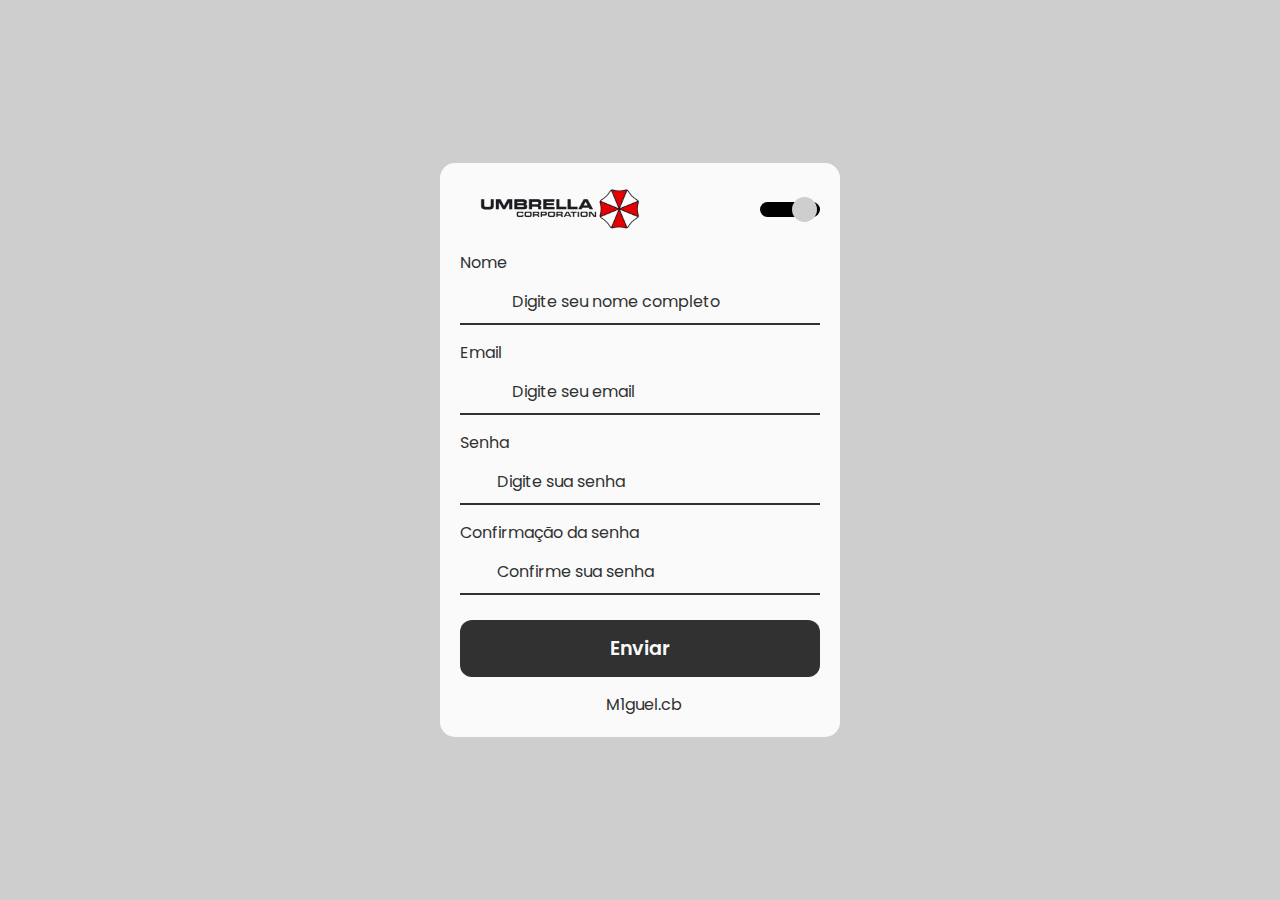
==== cadastro.html @ 3a2edce9 "ta bacana" ====
<!DOCTYPE html>
<html lang="pt-br">
    <head>
        <meta charset="UTF-8" />
        <meta name="viewport" content="width=device-width, initial-scale=1.0" />
        <title>Umbrella Corporation</title>
        <link rel="stylesheet" href="assets/styles/style.css" />
        <link rel="shortcut icon" href="assets/images/favicon.ico" type="image/x-icon" />
        <link rel="stylesheet" href="https://cdnjs.cloudflare.com/ajax/libs/font-awesome/6.4.2/css/all.min.css" integrity="sha512-z3gLpd7yknf1YoNbCzqRKc4qyor8gaKU1qmn+CShxbuBusANI9QpRohGBreCFkKxLhei6S9CQXFEbbKuqLg0DA==" crossorigin="anonymous" referrerpolicy="no-referrer" />
    </head>
    <body>
        <div id="container">
            <header>
                <img src="assets/images/umbrella-emblem.png" alt="Umbrella Academy" />
                <input type="checkbox" name="light-dark" id="light-dark" />
                <label for="light-dark" id="btn">
                    <div id="bola"></div>
                    <i class="fa-solid fa-sun"></i>
                    <i class="fa-solid fa-moon"></i>
                </label>
            </header>
            <form method="get">
                <div id="container-nome">
                    <label for="nome">Nome</label>
                    <div id="div-nome">
                        <i class="fa-solid fa-user"></i>
                        <input type="text" id="nome" placeholder="Digite seu nome completo" autocomplete="name" />
                    </div>
                </div>
                <div id="container-email">
                    <label for="email">Email</label>
                    <div id="div-email">
                        <i class="fa-solid fa-envelope"></i>
                        <input type="text" id="email" placeholder="Digite seu email" autocomplete="email" />
                    </div>
                    <div class="msg-erro">
                        <i class="fa-solid fa-circle-exclamation"></i>
                        <small>Email inválido!</small>
                    </div>
                </div>
                <div id="container-senha">
                    <label for="senha">Senha</label>
                    <div id="div-senha">
                        <i class="fa-solid fa-key"></i>
                        <input type="password" id="senha" placeholder="Digite sua senha" autocomplete="current-password" />
                        <i class="fa-solid fa-eye-slash" id="olho-fechado" onclick="verSenha('text')"></i>
                        <i class="fa-solid fa-eye" id="olho-aberto" onclick="verSenha('password')"></i>
                    </div>
                    <div class="msg-erro">
                        <i class="fa-solid fa-circle-exclamation"></i>
                        <small>erro</small>
                    </div>
                </div>
                <div id="container-confirmacao-senha">
                    <label for="confirmacao-senha">Confirmação da senha</label>
                    <div id="div-confirmacao-senha">
                        <i class="fa-solid fa-key"></i>
                        <input type="password" id="confirmacao-senha" placeholder="Confirme sua senha" autocomplete="current-password" />
                        <i class="fa-solid fa-eye-slash" id="olho-fechado" onclick="verConfirmacaoSenha('text')"></i>
                        <i class="fa-solid fa-eye" id="olho-aberto" onclick="verConfirmacaoSenha('password')"></i>
                    </div>
                    <div class="msg-erro">
                        <i class="fa-solid fa-circle-exclamation"></i>
                        <small>erro</small>
                    </div>
                </div>
                <input type="submit" value="Enviar" />
            </form>
            <footer>
                <a href="https://www.instagram.com/m1guel.cb" rel="external" target="_blank">
                    <div>
                        <i class="fa-brands fa-instagram"></i>
                        <p>M1guel.cb</p>
                    </div>
                </a>
            </footer>
        </div>
    </body>
    <script src="assets/js/script.js"></script>
</html>
---- assets/styles/style.css ----
@charset "UTF-8";
@import url('https://fonts.googleapis.com/css2?family=Poppins:ital,wght@0,100;0,200;0,300;0,400;0,500;0,600;0,700;0,800;0,900;1,100;1,200;1,300;1,400;1,500;1,600;1,700;1,800;1,900&display=swap');

* {
    margin: 0;
    padding: 0;
    box-sizing: border-box;
    font-family: 'Poppins', Arial, sans-serif;
}

:root {
    --light-50: #cecece;
    --light-100: #fafafa;

    --dark-50: #313131;
    --dark-100: #0a0a0a;

    --bck-umbrella: transparent;

    --red-100: rgb(245, 0, 0);
    --red-50: rgb(255, 65, 65);
}

[data-theme = 'dark'] {
    --light-50: #0a0a0a;
    --light-100: #313131;
    
    --dark-50: #fafafa;
    --dark-100: #cecece;

    --bck-umbrella: #fafafa;

    --red-100:rgb(255, 65, 65);
    --red-50: rgb(245, 0, 0);
}

body {
    transition: background .2s linear;
    display: flex;
    justify-content: center;
    align-items: center;
    background-color: var(--light-50);
    min-height: 100vh;
    width: 100%;
}

#container {
    transition: background .2s linear;
    background-color: var(--light-100);
    display: flex;
    flex-direction: column;
    align-items: center;
    justify-content: center;
    gap: 15px;
    width: 400px;
    border-radius: 15px;
    padding: 20px;
}

#container > header {
    display: flex;
    align-items: center;
    justify-content: space-between;
    width: 100%;
}

#btn {
    background-color: #000;
    color: #fff;
    border-radius: 50px;
    width: 60px;
    display: flex;
    align-items: center;
    justify-content: space-between;
    padding: 7.5px 3.5px;
    cursor: pointer;
}

label i {
    margin: 0 5px;
}

input#light-dark {
    position: relative;
    top: -5000px;
}

#container > header > img {
    transition: background .2s linear;
    width: 200px;
    background-color: var(--bck-umbrella);
    border-radius: 10px;
    padding: 5px 20px;
}

#bola {
    transition: transform .2s ease-in-out;
    position: absolute;
    background-color: #cecece;
    border-radius: 50%;
    height: 25px;
    width: 25px;
    transform: translateX(0);
}

.fa-sun {
    color: rgb(235, 176, 0);
}

.fa-moon {
    color: rgb(1, 173, 207);
}

form {
    width: 100%;
    display: flex;
    flex-direction: column;
    gap: 15px;
}

#div-email,
#div-senha,
#div-confirmacao-senha,
#div-nome {
    border-bottom: 2px solid var(--dark-50);
    height: 45px;
    transition: color .2s ease-in-out;
    display: flex;
    align-items: center;
    justify-content: space-between;
    color: var(--dark-50);
}

form label {
    transition: color .2s ease-in-out;
    color: var(--dark-50);
    cursor: pointer;
}

#div-email > i,
#div-senha > i,
#div-nome > i,
#div-confirmacao-senha > i {
    font-size: 30px;
}

#div-email > input,
#div-senha > input,
#div-nome > input,
#div-confirmacao-senha > input  {
    height: 35px;
    font-size: 16px;
}

#div-senha > input,
#div-confirmacao-senha > input {
    width: 262px;
}

#div-email > input,
#div-nome > input {
    width: 308px;
}

#div-email > input:focus,
#div-senha > input:focus,
#div-nome > input:focus,
#div-confirmacao-senha > input:focus {
    outline: none;
}

input {
    transition: all .15s ease-in-out;
    border: none;
    background-color: var(--bck);
    color: var(--dark-50);
}

i.fa-eye {
    display: none;
}

#div-senha > i.fa-eye,
#div-senha > i.fa-eye-slash,
#div-confirmacao-senha > i.fa-eye,
#div-confirmacao-senha > i.fa-eye-slash {
    transition: all .2s linear;
    font-size: 20px;
    cursor: pointer;
    color: var(--dark-50);
    text-align: center;
    width: 25px;
}

input[type='submit'] {
    background-color: var(--dark-50);
    color: var(--light-100);
    width: 100%;
    border-radius: 12px;
    padding: 10px;
    font-weight: 600;
    font-size: larger;
    margin-top: 10px;
    border: 4px solid transparent;
}

input[type='submit']:hover {
    transition: all .2s linear;
    background-color: transparent;
    cursor: pointer;
    color: var(--dark-50);
    border: 4px solid var(--dark-50);
}

input::placeholder {
    transition: all .2s linear;
    color: var(--dark-50);
}

#esqueci-senha {
    width: fit-content;
}

#esqueci-senha:hover {
    text-decoration: underline;
}

#container-senha,
#container-email, 
#container-nome,
#container-confirmacao-senha {
    display: flex;
    flex-direction: column;
    gap: 5px;
}

.erro > div > input,
.erro > div#div-email > i.fa-envelope,
.erro > div#div-senha > i.fa-key,
.erro > div#div-senha > i.fa-eye,
.erro > div#div-senha > i.fa-eye-slash,
.erro > div#div-confirmacao-senha > i.fa-eye,
.erro > div#div-confirmacao-senha > i.fa-eye-slash,
.erro > div#div-nome > i.fa-user {
    color: var(--red-100);
}

div.erro > div#div-email, 
div.erro > div#div-senha,
div.erro > div#div-nome,
div.erro > div#div-confirmacao-senha {
    border-color: var(--red-100);
}

.erro > div > input::placeholder {
    color: var(--red-100);
}

div.msg-erro {
    display: none;
}

div.erro > div.msg-erro {
    display: flex;
    align-items: center;
    gap: 5px;
    font-size: 17px;
    color: var(--red-100);
}

small {
    transform: translateY(-2px);
}

button {
    transition: all .2s linear;
    background-color: transparent;
    border: none;
    font-size: medium;
    color: var(--dark-50);
}

button:hover {
    text-decoration: underline;
    cursor: pointer;
}

footer {
    display: flex;
    align-items: center;
    justify-content: center;
}

footer div {
    display: flex;
    align-items: center;
    justify-content: center;
    gap: 7px;
}

a {
    text-decoration: none;
    color: var(--dark-50);
    transition: all .2s linear;
}

footer a:hover {
    transform: scale(1.1);
}
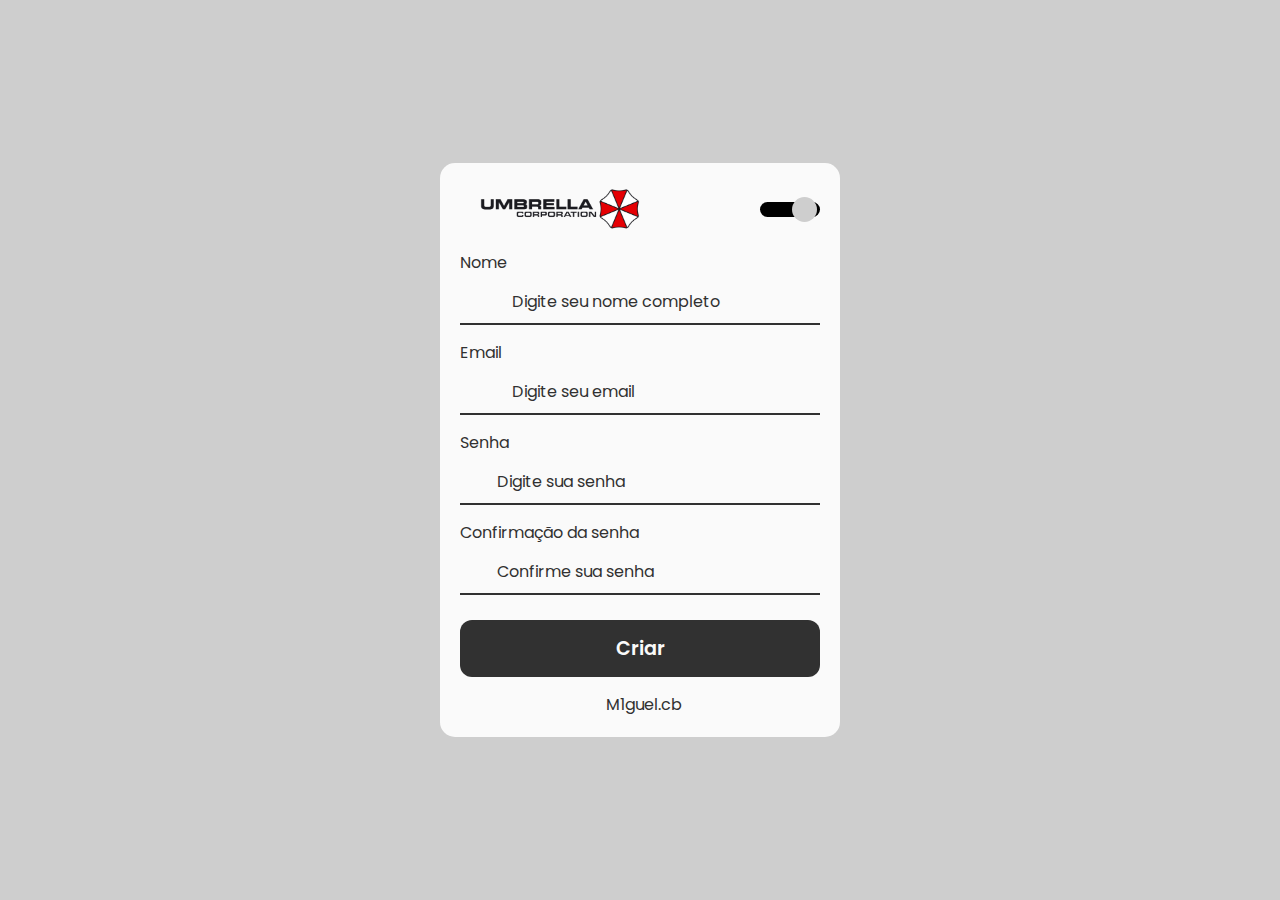
==== commit 4b9eb64f: "..." ====
--- a/cadastro.html
+++ b/cadastro.html
@@ -25,6 +25,10 @@
                     <div id="div-nome">
                         <i class="fa-solid fa-user"></i>
                         <input type="text" id="nome" placeholder="Digite seu nome completo" autocomplete="name" />
+                    </div>
+                    <div class="msg-erro">
+                        <i class="fa-solid fa-circle-exclamation"></i>
+                        <small>Insira seu nome!</small>
                     </div>
                 </div>
                 <div id="container-email">
@@ -64,7 +68,7 @@
                         <small>erro</small>
                     </div>
                 </div>
-                <input type="submit" value="Enviar" />
+                <input type="submit" value="Criar" />
             </form>
             <footer>
                 <a href="https://www.instagram.com/m1guel.cb" rel="external" target="_blank">
@@ -77,4 +81,7 @@
         </div>
     </body>
     <script src="assets/js/script.js"></script>
+    <script>
+
+    </script>
 </html>
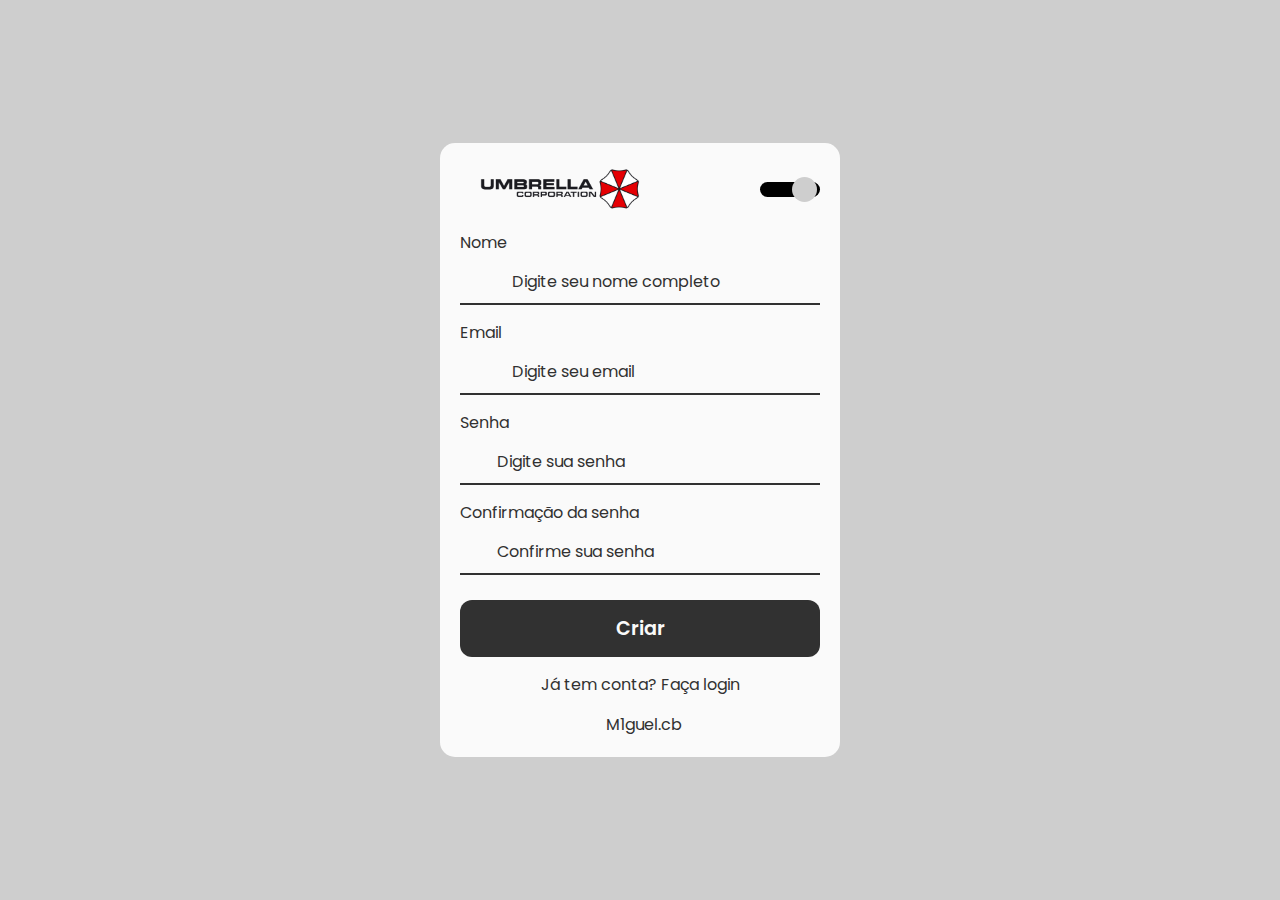
==== commit f4983ba2: "mexidas" ====
--- a/cadastro.html
+++ b/cadastro.html
@@ -5,6 +5,7 @@
         <meta name="viewport" content="width=device-width, initial-scale=1.0" />
         <title>Umbrella Corporation</title>
         <link rel="stylesheet" href="assets/styles/style.css" />
+        <link rel="stylesheet" href="assets/styles/mq.css" />
         <link rel="shortcut icon" href="assets/images/favicon.ico" type="image/x-icon" />
         <link rel="stylesheet" href="https://cdnjs.cloudflare.com/ajax/libs/font-awesome/6.4.2/css/all.min.css" integrity="sha512-z3gLpd7yknf1YoNbCzqRKc4qyor8gaKU1qmn+CShxbuBusANI9QpRohGBreCFkKxLhei6S9CQXFEbbKuqLg0DA==" crossorigin="anonymous" referrerpolicy="no-referrer" />
     </head>
@@ -19,7 +20,7 @@
                     <i class="fa-solid fa-moon"></i>
                 </label>
             </header>
-            <form method="get">
+            <form method="post">
                 <div id="container-nome">
                     <label for="nome">Nome</label>
                     <div id="div-nome">
@@ -65,11 +66,12 @@
                     </div>
                     <div class="msg-erro">
                         <i class="fa-solid fa-circle-exclamation"></i>
-                        <small>erro</small>
+                        <small>As duas senhas devem ser iguais!</small>
                     </div>
                 </div>
-                <input type="submit" value="Criar" />
+                <input type="submit" value="Criar" id="criar"/>
             </form>
+            <a href="index.html"><button>Já tem conta? Faça login</button></a>
             <footer>
                 <a href="https://www.instagram.com/m1guel.cb" rel="external" target="_blank">
                     <div>
--- a/assets/styles/style.css
+++ b/assets/styles/style.css
@@ -192,7 +192,8 @@
     width: 25px;
 }
 
-input[type='submit'] {
+button[type='submit'],
+input[value='Criar'] {
     background-color: var(--dark-50);
     color: var(--light-100);
     width: 100%;
@@ -204,12 +205,14 @@
     border: 4px solid transparent;
 }
 
-input[type='submit']:hover {
+button[type='submit']:hover,
+input[value='Criar']:hover {
     transition: all .2s linear;
     background-color: transparent;
     cursor: pointer;
     color: var(--dark-50);
     border: 4px solid var(--dark-50);
+    text-decoration: none;
 }
 
 input::placeholder {
@@ -236,7 +239,7 @@
 
 .erro > div > input,
 .erro > div#div-email > i.fa-envelope,
-.erro > div#div-senha > i.fa-key,
+.erro > div > i.fa-key,
 .erro > div#div-senha > i.fa-eye,
 .erro > div#div-senha > i.fa-eye-slash,
 .erro > div#div-confirmacao-senha > i.fa-eye,
@@ -306,4 +309,16 @@
 
 footer a:hover {
     transform: scale(1.1);
+}
+
+.fa-rotate {
+    animation: rotate 1s infinite linear;
+}
+
+@keyframes rotate {
+    from {
+        rotate: 0deg;
+    } to {
+        rotate: 360deg;
+    }
 }--- a/assets/styles/mq.css
+++ b/assets/styles/mq.css
@@ -0,0 +1,18 @@
+@charset "UTF-8";
+@import url('https://fonts.googleapis.com/css2?family=Poppins:ital,wght@0,100;0,200;0,300;0,400;0,500;0,600;0,700;0,800;0,900;1,100;1,200;1,300;1,400;1,500;1,600;1,700;1,800;1,900&display=swap');
+
+@media screen and (max-width: 600px) {
+    #container {
+        width: 100%;
+        height: 100%;
+    }
+    #div-senha>input,
+    #div-confirmacao-senha>input {
+        width: 80%;
+    }
+
+    #div-email>input,
+    #div-nome>input {
+        width: 90%;
+    }
+}